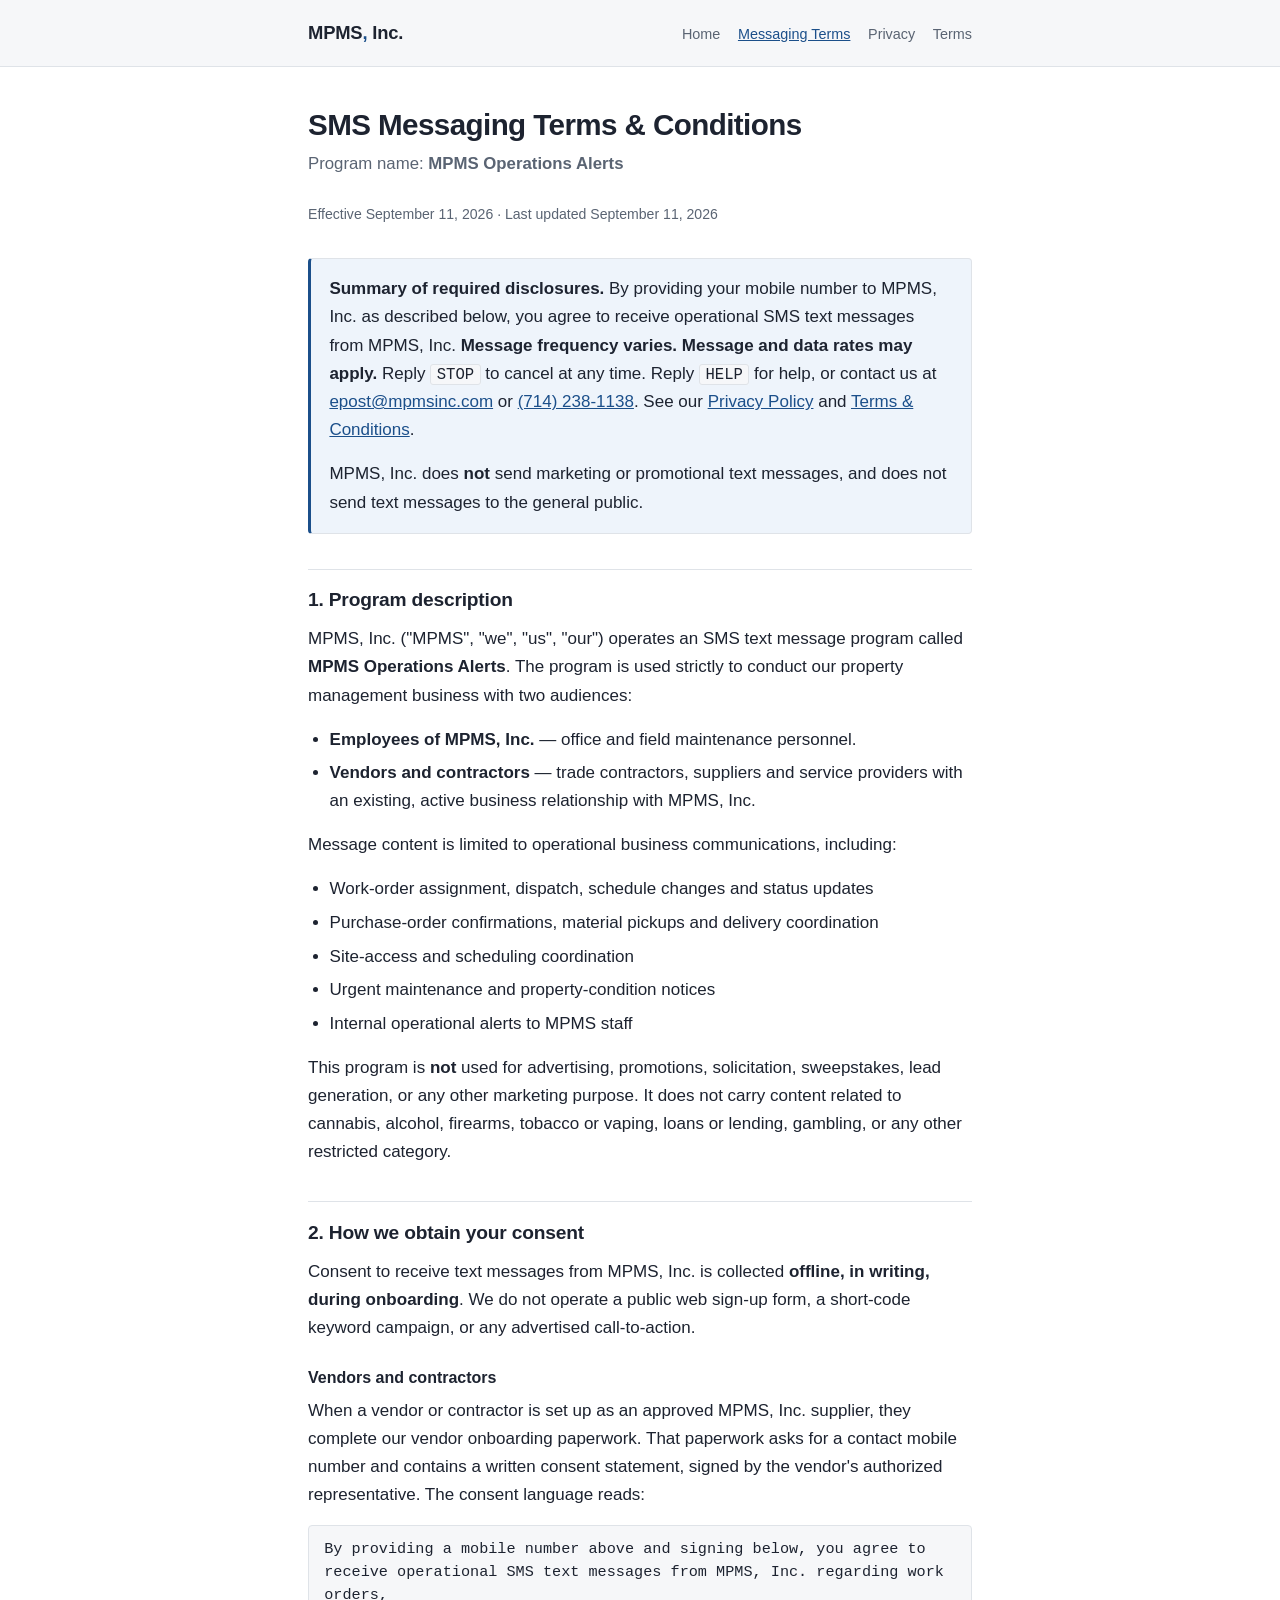
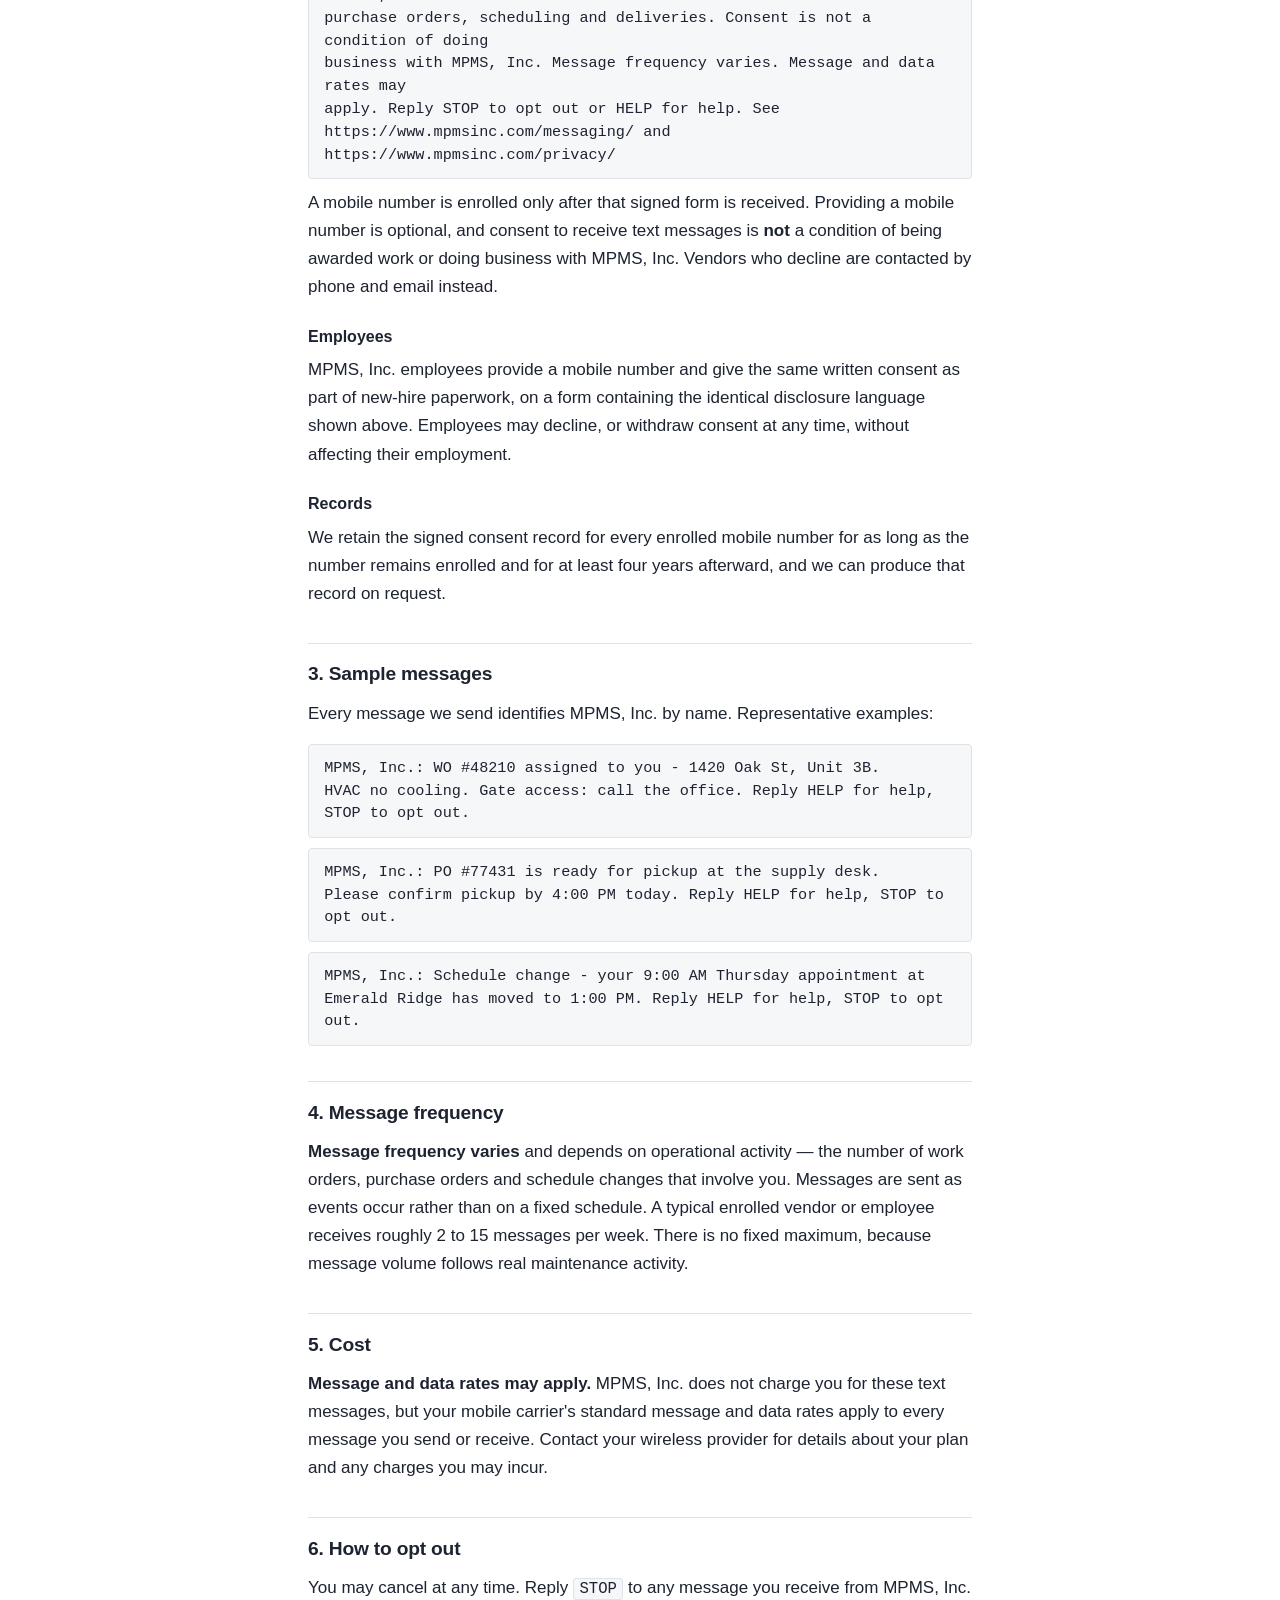
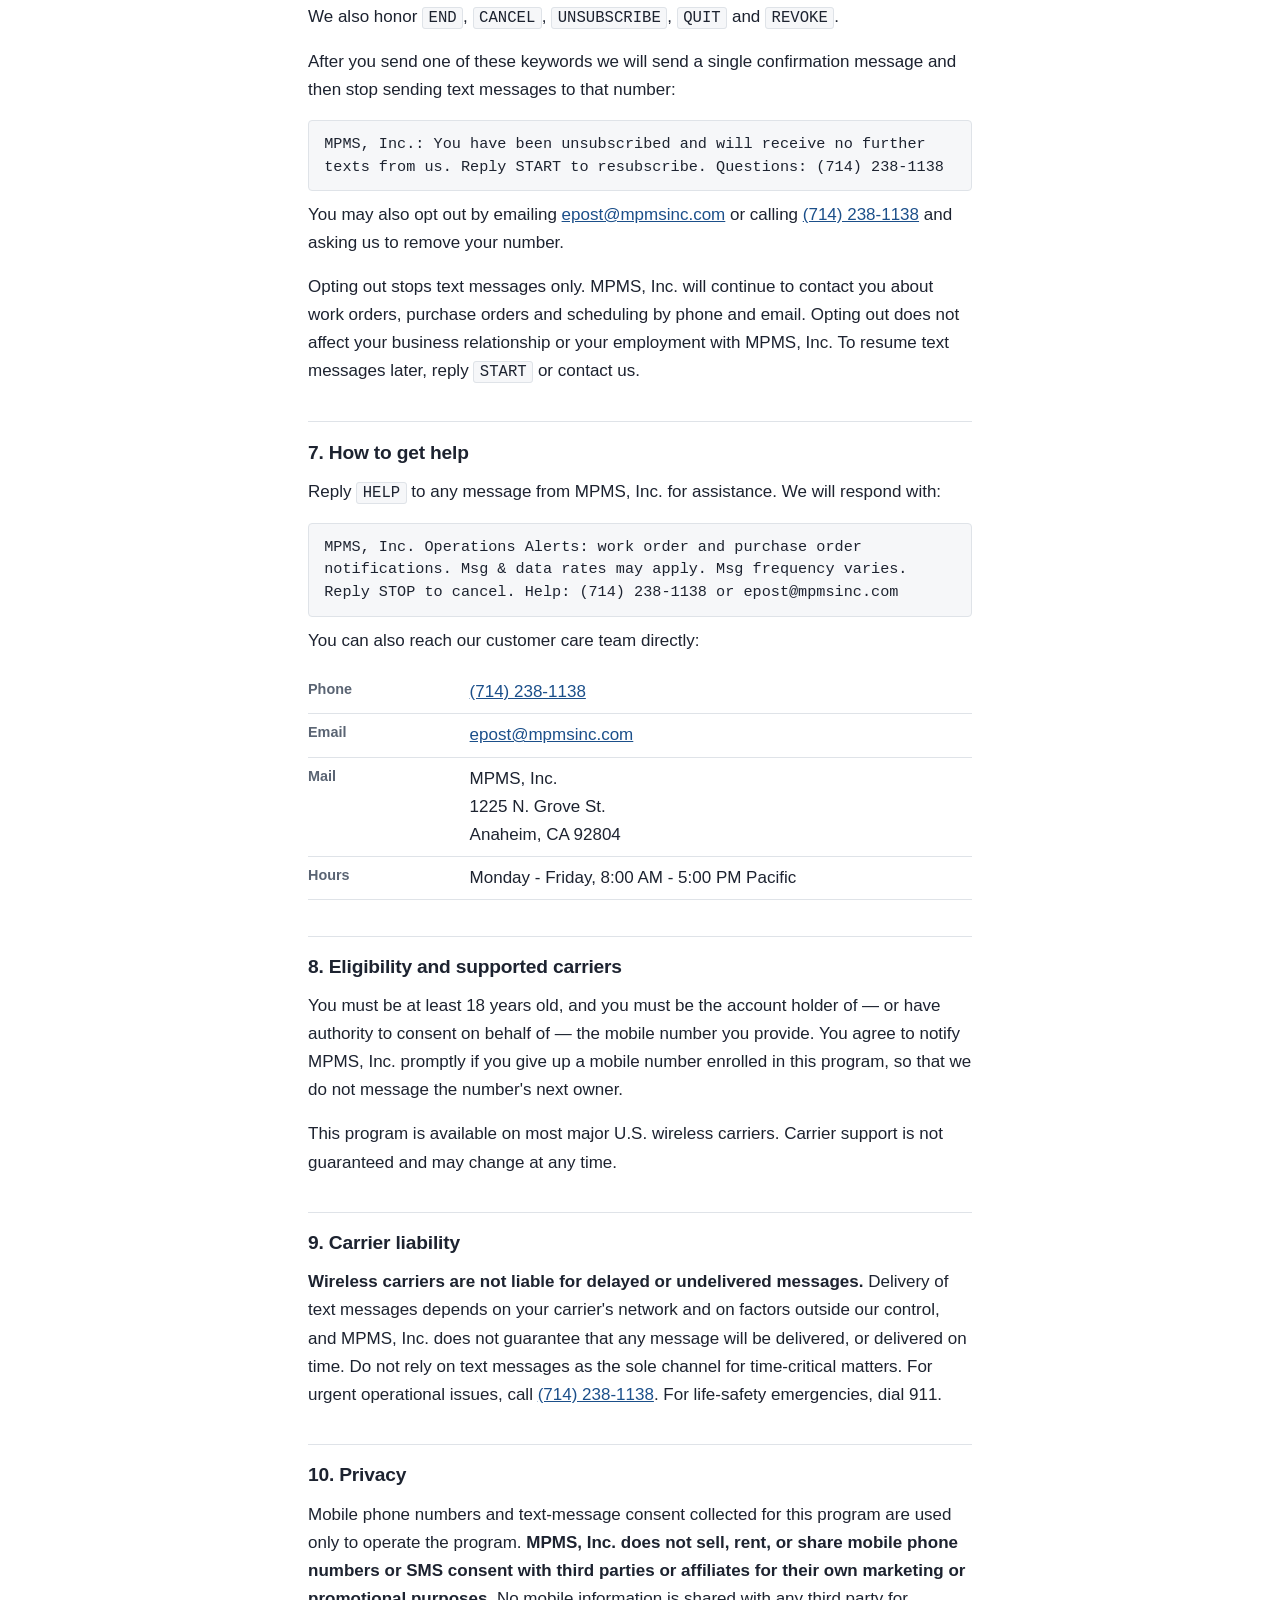
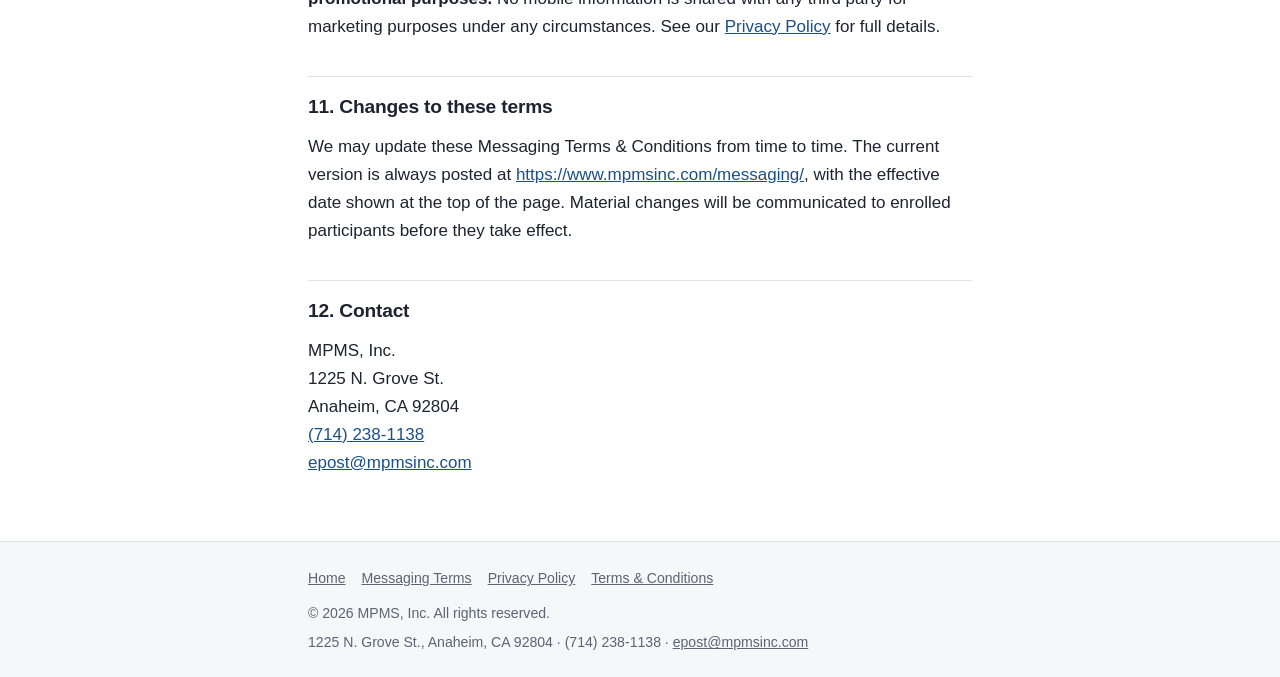
==== messaging/index.html @ 97f3bf21 "MPMS, Inc. corporate site for A2P 10DLC vetting Four static pages for Twilio/TCR brand and campaign " ====
﻿<!DOCTYPE html>
<html lang="en">
<head>
<meta charset="utf-8">
<meta name="viewport" content="width=device-width, initial-scale=1">
<title>SMS Messaging Terms &amp; Conditions — MPMS, Inc.</title>
<meta name="description" content="SMS Messaging Terms and Conditions for the MPMS, Inc. Operations Alerts program: consent, message frequency, opt-out (STOP), help (HELP), and rates.">
<link rel="canonical" href="https://www.mpmsinc.com/messaging/">
<link rel="stylesheet" href="/assets/style.css">
</head>
<body>

<header class="site">
  <div class="wrap">
    <a class="brand" href="/">MPMS<span>,</span> Inc.</a>
    <nav class="site">
      <a href="/">Home</a>
      <a href="/messaging/" aria-current="page">Messaging Terms</a>
      <a href="/privacy/">Privacy</a>
      <a href="/terms/">Terms</a>
    </nav>
  </div>
</header>

<main>
<div class="wrap">

  <h1>SMS Messaging Terms &amp; Conditions</h1>
  <p class="lede">Program name: <strong>MPMS Operations Alerts</strong></p>
  <p class="updated">Effective September 11, 2026 &middot; Last updated September 11, 2026</p>

  <div class="note">
    <p><strong>Summary of required disclosures.</strong> By providing your mobile number to
    MPMS, Inc. as described below, you agree to receive operational SMS text messages from
    MPMS, Inc. <strong>Message frequency varies.</strong> <strong>Message and data rates may
    apply.</strong> Reply <span class="kw">STOP</span> to cancel at any time. Reply
    <span class="kw">HELP</span> for help, or contact us at
    <a href="mailto:epost@mpmsinc.com">epost@mpmsinc.com</a> or <a href="tel:+17142381138">(714) 238-1138</a>.
    See our <a href="/privacy/">Privacy Policy</a> and
    <a href="/terms/">Terms &amp; Conditions</a>.</p>
    <p style="margin-bottom:0">MPMS, Inc. does <strong>not</strong> send marketing or
    promotional text messages, and does not send text messages to the general public.</p>
  </div>

  <h2>1. Program description</h2>
  <p>MPMS, Inc. ("MPMS", "we", "us", "our") operates an SMS text message program called
  <strong>MPMS Operations Alerts</strong>. The program is used strictly to conduct our
  property management business with two audiences:</p>
  <ul>
    <li><strong>Employees of MPMS, Inc.</strong> — office and field maintenance personnel.</li>
    <li><strong>Vendors and contractors</strong> — trade contractors, suppliers and service
        providers with an existing, active business relationship with MPMS, Inc.</li>
  </ul>
  <p>Message content is limited to operational business communications, including:</p>
  <ul>
    <li>Work-order assignment, dispatch, schedule changes and status updates</li>
    <li>Purchase-order confirmations, material pickups and delivery coordination</li>
    <li>Site-access and scheduling coordination</li>
    <li>Urgent maintenance and property-condition notices</li>
    <li>Internal operational alerts to MPMS staff</li>
  </ul>
  <p>This program is <strong>not</strong> used for advertising, promotions, solicitation,
  sweepstakes, lead generation, or any other marketing purpose. It does not carry content
  related to cannabis, alcohol, firearms, tobacco or vaping, loans or lending, gambling, or
  any other restricted category.</p>

  <h2>2. How we obtain your consent</h2>
  <p>Consent to receive text messages from MPMS, Inc. is collected <strong>offline, in
  writing, during onboarding</strong>. We do not operate a public web sign-up form, a
  short-code keyword campaign, or any advertised call-to-action.</p>

  <h3>Vendors and contractors</h3>
  <p>When a vendor or contractor is set up as an approved MPMS, Inc. supplier, they complete
  our vendor onboarding paperwork. That paperwork asks for a contact mobile number and
  contains a written consent statement, signed by the vendor's authorized representative.
  The consent language reads:</p>
  <div class="sample">By providing a mobile number above and signing below, you agree to
receive operational SMS text messages from MPMS, Inc. regarding work orders,
purchase orders, scheduling and deliveries. Consent is not a condition of doing
business with MPMS, Inc. Message frequency varies. Message and data rates may
apply. Reply STOP to opt out or HELP for help. See
https://www.mpmsinc.com/messaging/ and https://www.mpmsinc.com/privacy/</div>
  <p>A mobile number is enrolled only after that signed form is received. Providing a mobile
  number is optional, and consent to receive text messages is <strong>not</strong> a condition
  of being awarded work or doing business with MPMS, Inc. Vendors who decline are contacted
  by phone and email instead.</p>

  <h3>Employees</h3>
  <p>MPMS, Inc. employees provide a mobile number and give the same written consent as part
  of new-hire paperwork, on a form containing the identical disclosure language shown above.
  Employees may decline, or withdraw consent at any time, without affecting their employment.</p>

  <h3>Records</h3>
  <p>We retain the signed consent record for every enrolled mobile number for as long as the
  number remains enrolled and for at least four years afterward, and we can produce that
  record on request.</p>

  <h2>3. Sample messages</h2>
  <p>Every message we send identifies MPMS, Inc. by name. Representative examples:</p>
  <div class="sample">MPMS, Inc.: WO #48210 assigned to you - 1420 Oak St, Unit 3B.
HVAC no cooling. Gate access: call the office. Reply HELP for help,
STOP to opt out.</div>
  <div class="sample">MPMS, Inc.: PO #77431 is ready for pickup at the supply desk.
Please confirm pickup by 4:00 PM today. Reply HELP for help, STOP to opt out.</div>
  <div class="sample">MPMS, Inc.: Schedule change - your 9:00 AM Thursday appointment at
Emerald Ridge has moved to 1:00 PM. Reply HELP for help, STOP to opt out.</div>

  <h2>4. Message frequency</h2>
  <p><strong>Message frequency varies</strong> and depends on operational activity — the
  number of work orders, purchase orders and schedule changes that involve you. Messages are
  sent as events occur rather than on a fixed schedule. A typical enrolled vendor or employee
  receives roughly 2 to 15 messages per week. There is no fixed maximum, because message
  volume follows real maintenance activity.</p>

  <h2>5. Cost</h2>
  <p><strong>Message and data rates may apply.</strong> MPMS, Inc. does not charge you for
  these text messages, but your mobile carrier's standard message and data rates apply to
  every message you send or receive. Contact your wireless provider for details about your
  plan and any charges you may incur.</p>

  <h2>6. How to opt out</h2>
  <p>You may cancel at any time. Reply <span class="kw">STOP</span> to any message you receive
  from MPMS, Inc. We also honor <span class="kw">END</span>, <span class="kw">CANCEL</span>,
  <span class="kw">UNSUBSCRIBE</span>, <span class="kw">QUIT</span> and
  <span class="kw">REVOKE</span>.</p>
  <p>After you send one of these keywords we will send a single confirmation message and then
  stop sending text messages to that number:</p>
  <div class="sample">MPMS, Inc.: You have been unsubscribed and will receive no further
texts from us. Reply START to resubscribe. Questions: (714) 238-1138</div>
  <p>You may also opt out by emailing <a href="mailto:epost@mpmsinc.com">epost@mpmsinc.com</a> or calling
  <a href="tel:+17142381138">(714) 238-1138</a> and asking us to remove your number.</p>
  <p>Opting out stops text messages only. MPMS, Inc. will continue to contact you about work
  orders, purchase orders and scheduling by phone and email. Opting out does not affect your
  business relationship or your employment with MPMS, Inc. To resume text messages later,
  reply <span class="kw">START</span> or contact us.</p>

  <h2>7. How to get help</h2>
  <p>Reply <span class="kw">HELP</span> to any message from MPMS, Inc. for assistance. We
  will respond with:</p>
  <div class="sample">MPMS, Inc. Operations Alerts: work order and purchase order
notifications. Msg &amp; data rates may apply. Msg frequency varies.
Reply STOP to cancel. Help: (714) 238-1138 or epost@mpmsinc.com</div>
  <p>You can also reach our customer care team directly:</p>
  <ul class="facts">
    <li><b>Phone</b><span><a href="tel:+17142381138">(714) 238-1138</a></span></li>
    <li><b>Email</b><span><a href="mailto:epost@mpmsinc.com">epost@mpmsinc.com</a></span></li>
    <li><b>Mail</b><span>MPMS, Inc.<br>1225 N. Grove St.<br>Anaheim, CA 92804</span></li>
    <li><b>Hours</b><span>Monday - Friday, 8:00 AM - 5:00 PM Pacific</span></li>
  </ul>

  <h2>8. Eligibility and supported carriers</h2>
  <p>You must be at least 18 years old, and you must be the account holder of — or have
  authority to consent on behalf of — the mobile number you provide. You agree to notify
  MPMS, Inc. promptly if you give up a mobile number enrolled in this program, so that we do
  not message the number's next owner.</p>
  <p>This program is available on most major U.S. wireless carriers. Carrier support is not
  guaranteed and may change at any time.</p>

  <h2>9. Carrier liability</h2>
  <p><strong>Wireless carriers are not liable for delayed or undelivered messages.</strong>
  Delivery of text messages depends on your carrier's network and on factors outside our
  control, and MPMS, Inc. does not guarantee that any message will be delivered, or delivered
  on time. Do not rely on text messages as the sole channel for time-critical matters. For
  urgent operational issues, call <a href="tel:+17142381138">(714) 238-1138</a>. For life-safety
  emergencies, dial 911.</p>

  <h2>10. Privacy</h2>
  <p>Mobile phone numbers and text-message consent collected for this program are used only to
  operate the program. <strong>MPMS, Inc. does not sell, rent, or share mobile phone numbers
  or SMS consent with third parties or affiliates for their own marketing or promotional
  purposes.</strong> No mobile information is shared with any third party for marketing
  purposes under any circumstances. See our <a href="/privacy/">Privacy Policy</a> for full
  details.</p>

  <h2>11. Changes to these terms</h2>
  <p>We may update these Messaging Terms &amp; Conditions from time to time. The current
  version is always posted at
  <a href="https://www.mpmsinc.com/messaging/">https://www.mpmsinc.com/messaging/</a>, with
  the effective date shown at the top of the page. Material changes will be communicated to
  enrolled participants before they take effect.</p>

  <h2>12. Contact</h2>
  <p>MPMS, Inc.<br>
  1225 N. Grove St.<br>
  Anaheim, CA 92804<br>
  <a href="tel:+17142381138">(714) 238-1138</a><br>
  <a href="mailto:epost@mpmsinc.com">epost@mpmsinc.com</a></p>

</div>
</main>

<footer class="site">
  <div class="wrap">
    <div class="footlinks">
      <a href="/">Home</a>
      <a href="/messaging/">Messaging Terms</a>
      <a href="/privacy/">Privacy Policy</a>
      <a href="/terms/">Terms &amp; Conditions</a>
    </div>
    <p>&copy; 2026 MPMS, Inc. All rights reserved.</p>
    <p>1225 N. Grove St., Anaheim, CA 92804 &middot; (714) 238-1138 &middot;
       <a href="mailto:epost@mpmsinc.com">epost@mpmsinc.com</a></p>
  </div>
</footer>

</body>
</html>
---- assets/style.css ----
/* MPMS, Inc. — www.mpmsinc.com
   Single stylesheet, no build step, no external dependencies. */

:root {
  --bg:        #ffffff;
  --bg-alt:    #f6f7f9;
  --bg-note:   #eef4fb;
  --border:    #dfe3e8;
  --text:      #1d2330;
  --text-mute: #5a6473;
  --accent:    #1b4f8a;
  --accent-dk: #123761;
  --maxw:      44rem;
}

@media (prefers-color-scheme: dark) {
  :root {
    --bg:        #14181f;
    --bg-alt:    #1b2029;
    --bg-note:   #1a2430;
    --border:    #2c333f;
    --text:      #e6e9ee;
    --text-mute: #a3acba;
    --accent:    #6aa9e8;
    --accent-dk: #9cc7f2;
  }
}

* { box-sizing: border-box; }

html { -webkit-text-size-adjust: 100%; }

body {
  margin: 0;
  background: var(--bg);
  color: var(--text);
  font-family: -apple-system, BlinkMacSystemFont, "Segoe UI", Roboto,
               "Helvetica Neue", Arial, sans-serif;
  font-size: 17px;
  line-height: 1.65;
}

.wrap {
  max-width: var(--maxw);
  margin: 0 auto;
  padding: 0 1.25rem;
}

/* ---------- header ---------- */

header.site {
  border-bottom: 1px solid var(--border);
  background: var(--bg-alt);
}

header.site .wrap {
  display: flex;
  flex-wrap: wrap;
  align-items: baseline;
  gap: 0.5rem 1.5rem;
  padding-top: 1.1rem;
  padding-bottom: 1.1rem;
}

.brand {
  font-size: 1.15rem;
  font-weight: 700;
  letter-spacing: -0.01em;
  color: var(--text);
  text-decoration: none;
  white-space: nowrap;
}

.brand span { color: var(--accent); }

nav.site {
  margin-left: auto;
  display: flex;
  flex-wrap: wrap;
  gap: 1.1rem;
  font-size: 0.9rem;
}

nav.site a {
  color: var(--text-mute);
  text-decoration: none;
}

nav.site a:hover,
nav.site a[aria-current="page"] {
  color: var(--accent);
  text-decoration: underline;
}

/* ---------- content ---------- */

main { padding: 2.5rem 0 3rem; }

h1 {
  font-size: 1.85rem;
  line-height: 1.25;
  letter-spacing: -0.02em;
  margin: 0 0 0.4rem;
}

h2 {
  font-size: 1.2rem;
  letter-spacing: -0.01em;
  margin: 2.2rem 0 0.6rem;
  padding-top: 0.9rem;
  border-top: 1px solid var(--border);
}

h3 {
  font-size: 1rem;
  margin: 1.4rem 0 0.4rem;
}

h1 + .lede {
  color: var(--text-mute);
  font-size: 1.05rem;
  margin: 0 0 1.6rem;
}

p, ul, ol { margin: 0 0 1rem; }

ul, ol { padding-left: 1.35rem; }

li { margin-bottom: 0.35rem; }

a { color: var(--accent); }

a:hover { color: var(--accent-dk); }

strong { font-weight: 650; }

code, .kw {
  font-family: ui-monospace, SFMono-Regular, "SF Mono", Menlo, Consolas, monospace;
  font-size: 0.92em;
  background: var(--bg-alt);
  border: 1px solid var(--border);
  border-radius: 3px;
  padding: 0.05em 0.35em;
}

.updated {
  font-size: 0.88rem;
  color: var(--text-mute);
  margin: 0 0 2rem;
}

/* callout box — used for the required SMS disclosures */
.note {
  background: var(--bg-note);
  border: 1px solid var(--border);
  border-left: 3px solid var(--accent);
  border-radius: 4px;
  padding: 1rem 1.15rem;
  margin: 0 0 1.4rem;
}

.note > :last-child { margin-bottom: 0; }

.note h3 { margin-top: 0; }

/* sample message bubbles */
.sample {
  background: var(--bg-alt);
  border: 1px solid var(--border);
  border-radius: 4px;
  padding: 0.75rem 0.95rem;
  margin: 0 0 0.6rem;
  font-size: 0.95rem;
  font-family: ui-monospace, SFMono-Regular, "SF Mono", Menlo, Consolas, monospace;
  line-height: 1.5;
  white-space: pre-wrap;
  overflow-wrap: anywhere;
}

/* definition-style contact block */
.facts {
  margin: 0 0 1.4rem;
  padding: 0;
  list-style: none;
}

.facts li {
  display: flex;
  flex-wrap: wrap;
  gap: 0.15rem 0.6rem;
  padding: 0.45rem 0;
  border-bottom: 1px solid var(--border);
  margin: 0;
}

.facts b {
  flex: 0 0 9.5rem;
  font-weight: 600;
  color: var(--text-mute);
  font-size: 0.9rem;
}

.facts span { flex: 1 1 14rem; }

/* ---------- footer ---------- */

footer.site {
  border-top: 1px solid var(--border);
  background: var(--bg-alt);
  padding: 1.6rem 0;
  font-size: 0.88rem;
  color: var(--text-mute);
}

footer.site p { margin: 0 0 0.4rem; }

footer.site p:last-child { margin-bottom: 0; }

footer.site a { color: var(--text-mute); }

footer.site a:hover { color: var(--accent); }

.footlinks {
  display: flex;
  flex-wrap: wrap;
  gap: 0.4rem 1rem;
  margin-bottom: 0.7rem;
}

/* ---------- small screens ---------- */

@media (max-width: 33rem) {
  body { font-size: 16px; }
  h1 { font-size: 1.55rem; }
  header.site .wrap { padding-top: 0.9rem; padding-bottom: 0.9rem; }
  nav.site { margin-left: 0; width: 100%; gap: 0.9rem; }
  .facts b { flex-basis: 100%; }
}
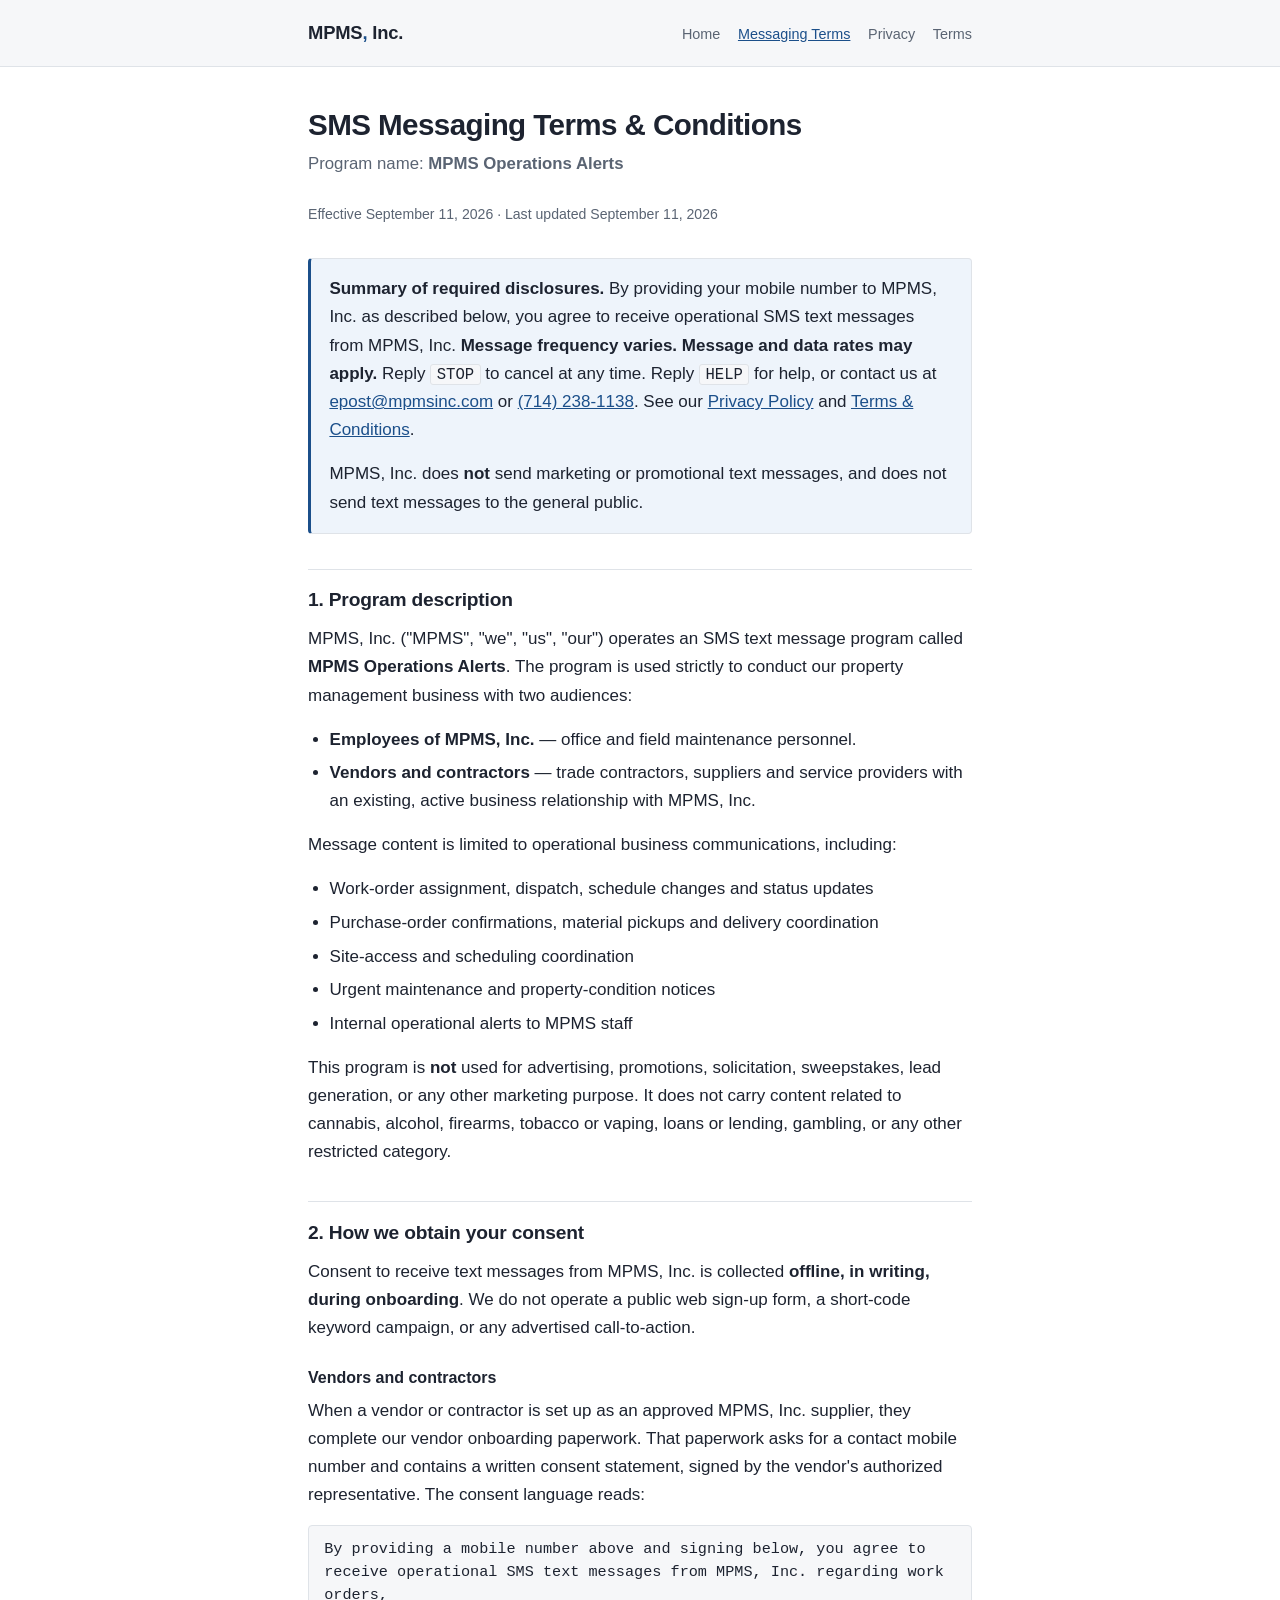
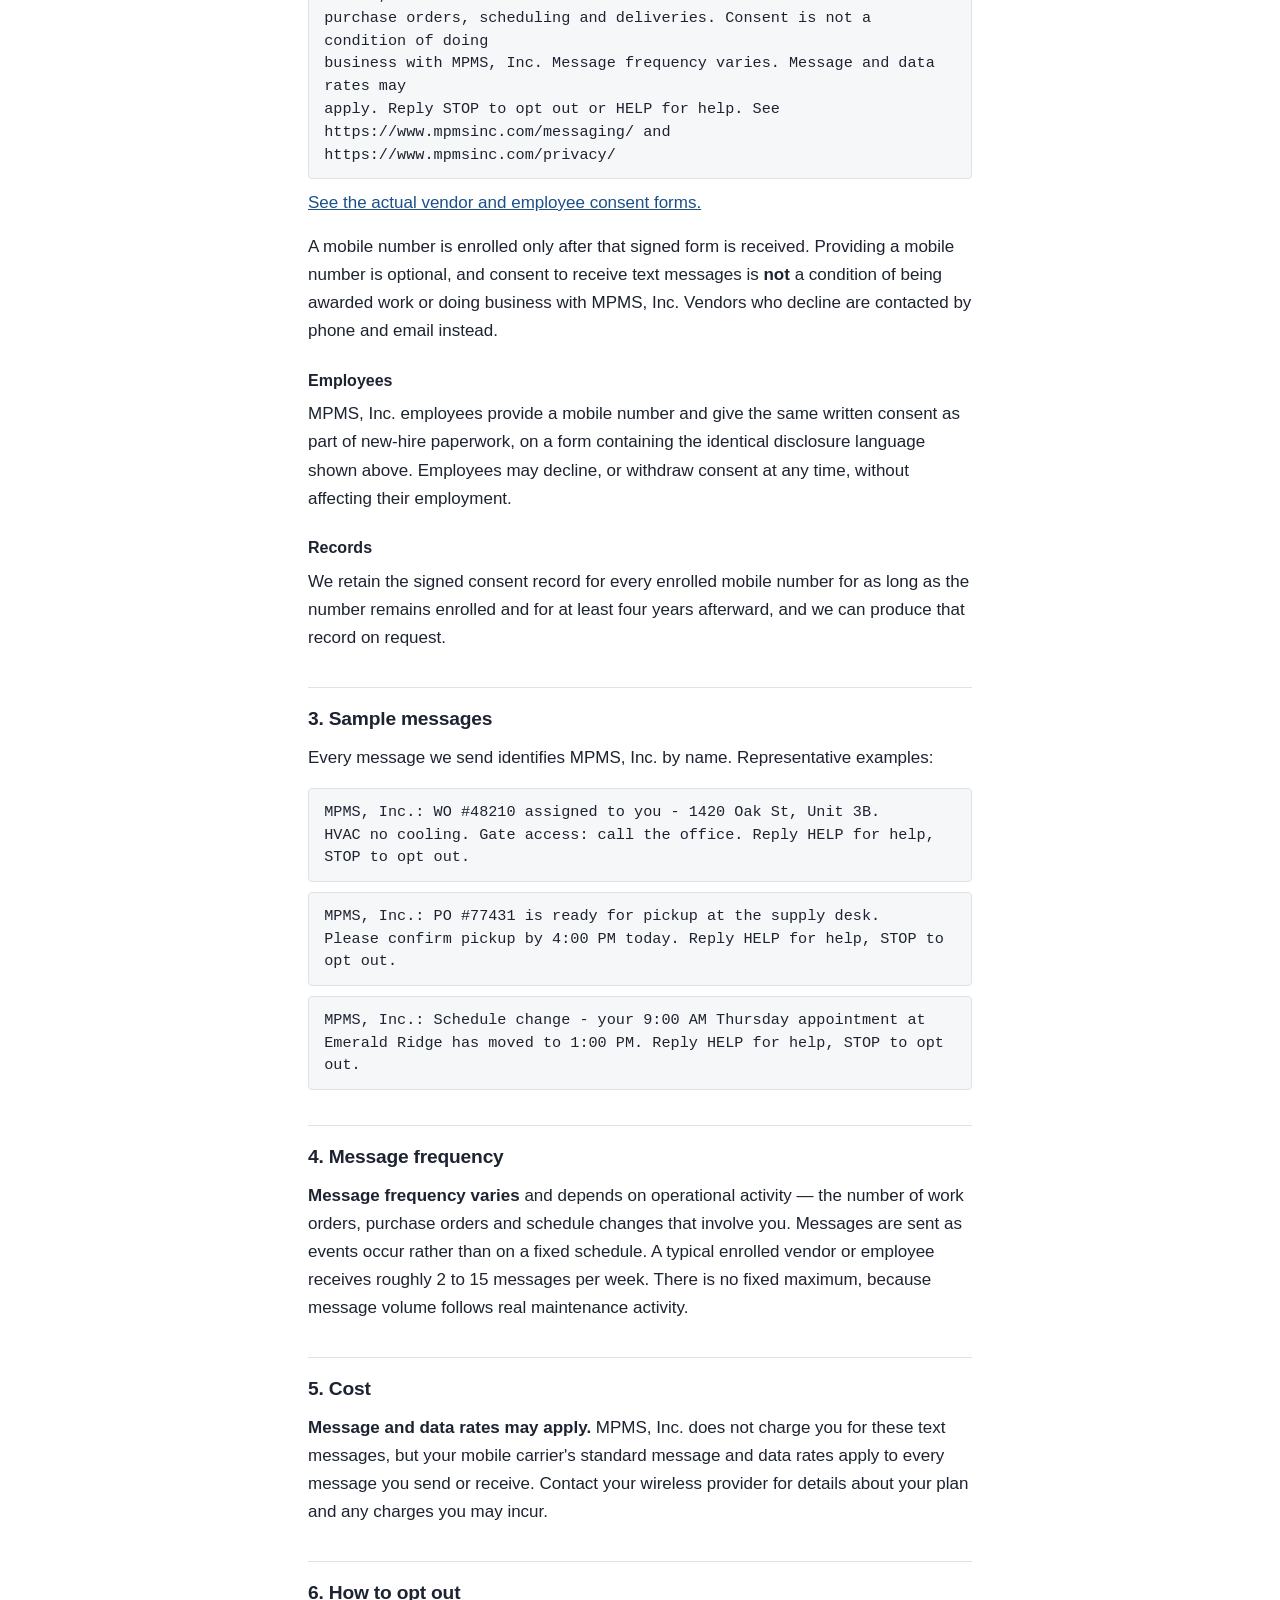
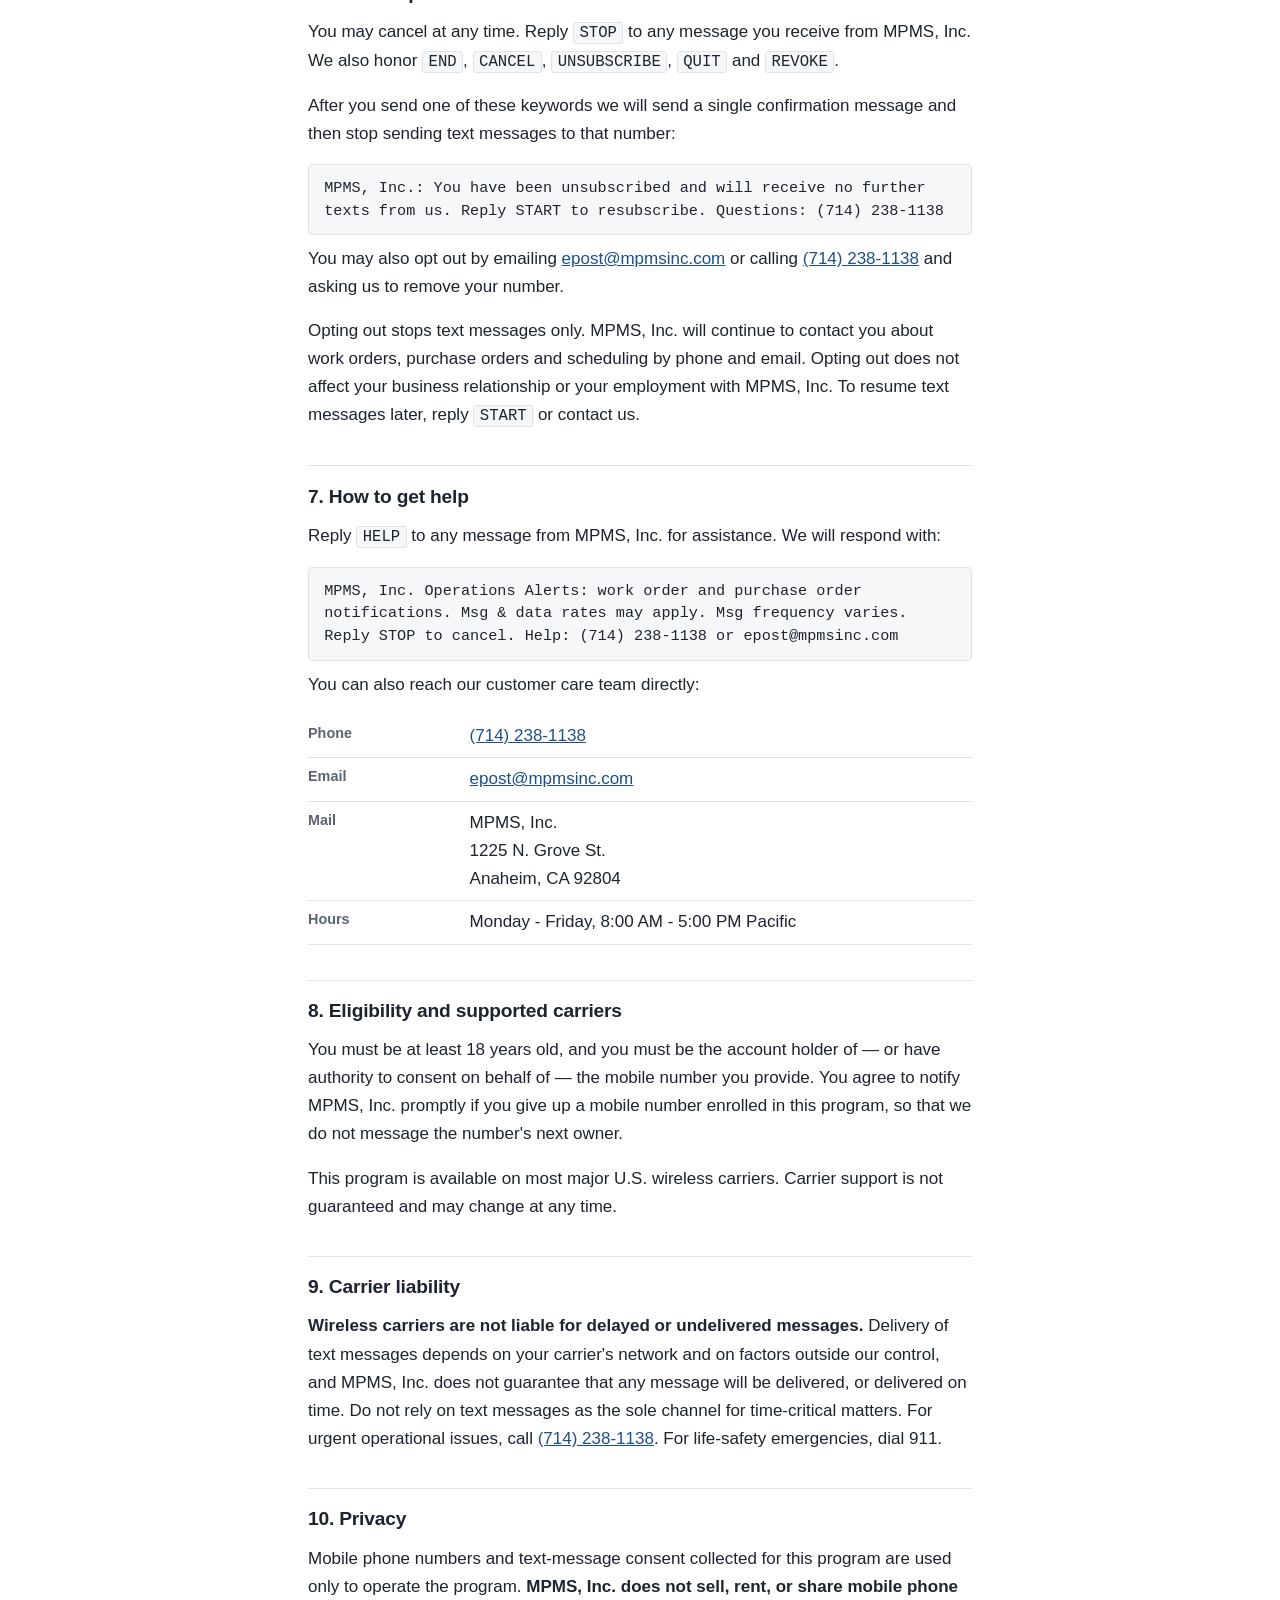
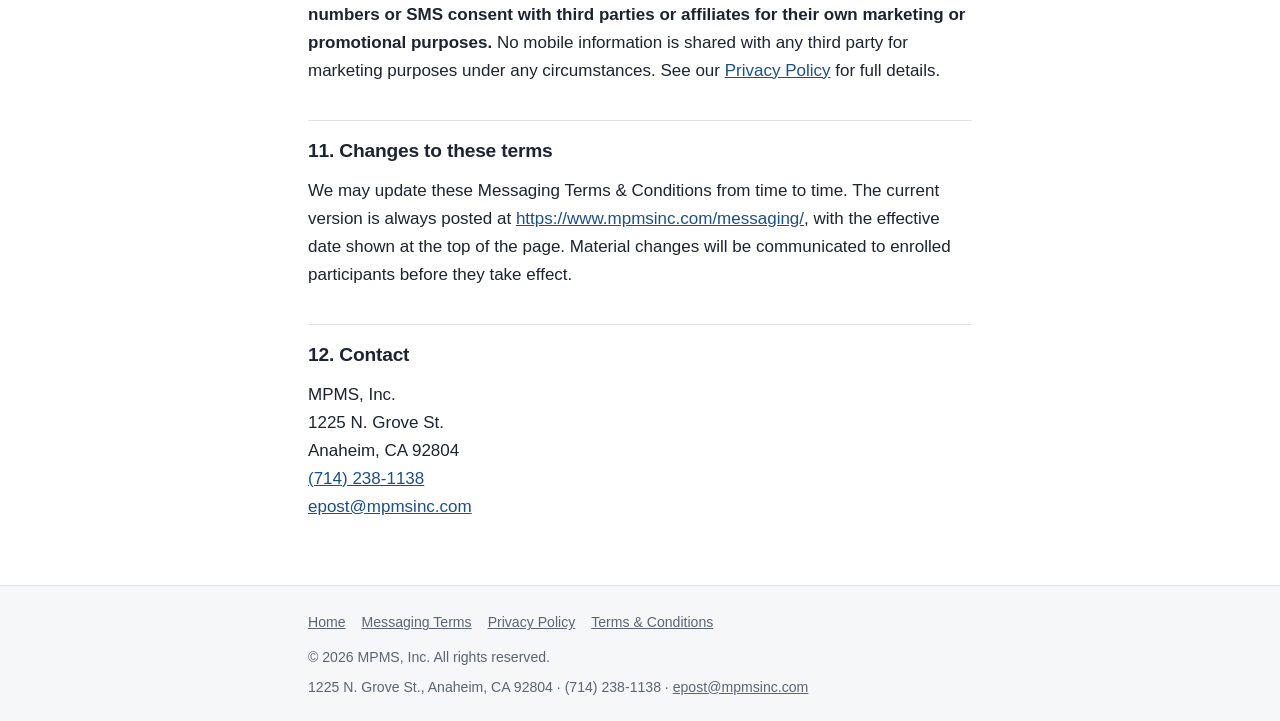
==== commit a71fc5f8: "Publish the paper consent forms at /consent-forms/ TCR asks for a publicly accessible image of the p" ====
--- a/messaging/index.html
+++ b/messaging/index.html
@@ -10,10 +10,12 @@
 </head>
 <body>
 
+<a class="skip" href="#main">Skip to main content</a>
+
 <header class="site">
   <div class="wrap">
     <a class="brand" href="/">MPMS<span>,</span> Inc.</a>
-    <nav class="site">
+    <nav class="site" aria-label="Main">
       <a href="/">Home</a>
       <a href="/messaging/" aria-current="page">Messaging Terms</a>
       <a href="/privacy/">Privacy</a>
@@ -22,7 +24,7 @@
   </div>
 </header>
 
-<main>
+<main id="main" tabindex="-1">
 <div class="wrap">
 
   <h1>SMS Messaging Terms &amp; Conditions</h1>
@@ -80,6 +82,8 @@
 business with MPMS, Inc. Message frequency varies. Message and data rates may
 apply. Reply STOP to opt out or HELP for help. See
 https://www.mpmsinc.com/messaging/ and https://www.mpmsinc.com/privacy/</div>
+  <p><a href="/consent-forms/">See the actual vendor and employee consent forms.</a></p>
+
   <p>A mobile number is enrolled only after that signed form is received. Providing a mobile
   number is optional, and consent to receive text messages is <strong>not</strong> a condition
   of being awarded work or doing business with MPMS, Inc. Vendors who decline are contacted
@@ -141,12 +145,12 @@
 notifications. Msg &amp; data rates may apply. Msg frequency varies.
 Reply STOP to cancel. Help: (714) 238-1138 or epost@mpmsinc.com</div>
   <p>You can also reach our customer care team directly:</p>
-  <ul class="facts">
-    <li><b>Phone</b><span><a href="tel:+17142381138">(714) 238-1138</a></span></li>
-    <li><b>Email</b><span><a href="mailto:epost@mpmsinc.com">epost@mpmsinc.com</a></span></li>
-    <li><b>Mail</b><span>MPMS, Inc.<br>1225 N. Grove St.<br>Anaheim, CA 92804</span></li>
-    <li><b>Hours</b><span>Monday - Friday, 8:00 AM - 5:00 PM Pacific</span></li>
-  </ul>
+  <dl class="facts">
+    <div><dt>Phone</dt><dd><a href="tel:+17142381138">(714) 238-1138</a></dd></div>
+    <div><dt>Email</dt><dd><a href="mailto:epost@mpmsinc.com">epost@mpmsinc.com</a></dd></div>
+    <div><dt>Mail</dt><dd>MPMS, Inc.<br>1225 N. Grove St.<br>Anaheim, CA 92804</dd></div>
+    <div><dt>Hours</dt><dd>Monday - Friday, 8:00 AM - 5:00 PM Pacific</dd></div>
+  </dl>
 
   <h2>8. Eligibility and supported carriers</h2>
   <p>You must be at least 18 years old, and you must be the account holder of — or have
@@ -191,12 +195,12 @@
 
 <footer class="site">
   <div class="wrap">
-    <div class="footlinks">
+    <nav class="footlinks" aria-label="Footer">
       <a href="/">Home</a>
       <a href="/messaging/">Messaging Terms</a>
       <a href="/privacy/">Privacy Policy</a>
       <a href="/terms/">Terms &amp; Conditions</a>
-    </div>
+    </nav>
     <p>&copy; 2026 MPMS, Inc. All rights reserved.</p>
     <p>1225 N. Grove St., Anaheim, CA 92804 &middot; (714) 238-1138 &middot;
        <a href="mailto:epost@mpmsinc.com">epost@mpmsinc.com</a></p>
--- a/assets/style.css
+++ b/assets/style.css
@@ -28,6 +28,41 @@
 
 * { box-sizing: border-box; }
 
+/* ---------- accessibility ---------- */
+
+/* WCAG 2.4.1 Bypass Blocks: let keyboard and screen-reader users jump past the
+   nav that repeats on every page. Off-screen until focused, then visible. */
+.skip {
+  position: absolute;
+  left: -9999px;
+  top: 0;
+  z-index: 100;
+  padding: 0.7rem 1.1rem;
+  background: var(--bg);
+  color: var(--accent);
+  border: 2px solid var(--accent);
+  border-radius: 0 0 4px 0;
+  font-weight: 600;
+  text-decoration: none;
+}
+
+.skip:focus {
+  left: 0;
+}
+
+/* WCAG 2.4.7 Focus Visible. The UA default is easy to lose against these
+   backgrounds, so state it explicitly and keep an offset so the ring is not
+   swallowed by an adjacent border. */
+a:focus-visible,
+[tabindex]:focus-visible {
+  outline: 3px solid var(--accent);
+  outline-offset: 2px;
+  border-radius: 2px;
+}
+
+/* The skip target should not draw a ring simply because it was jumped to. */
+main:focus { outline: none; }
+
 html { -webkit-text-size-adjust: 100%; }
 
 body {
@@ -161,7 +196,13 @@
 
 .note > :last-child { margin-bottom: 0; }
 
-.note h3 { margin-top: 0; }
+.note h2,
+.note h3 {
+  margin-top: 0;
+  padding-top: 0;
+  border-top: none;
+  font-size: 1rem;
+}
 
 /* sample message bubbles */
 .sample {
@@ -177,30 +218,33 @@
   overflow-wrap: anywhere;
 }
 
-/* definition-style contact block */
+/* Contact block: a description list, so the label/value pairing is exposed to
+   assistive tech rather than being a purely visual arrangement. */
 .facts {
   margin: 0 0 1.4rem;
   padding: 0;
-  list-style: none;
-}
-
-.facts li {
+}
+
+.facts > div {
   display: flex;
   flex-wrap: wrap;
   gap: 0.15rem 0.6rem;
   padding: 0.45rem 0;
   border-bottom: 1px solid var(--border);
+}
+
+.facts dt {
+  flex: 0 0 9.5rem;
   margin: 0;
-}
-
-.facts b {
-  flex: 0 0 9.5rem;
   font-weight: 600;
   color: var(--text-mute);
   font-size: 0.9rem;
 }
 
-.facts span { flex: 1 1 14rem; }
+.facts dd {
+  flex: 1 1 14rem;
+  margin: 0;
+}
 
 /* ---------- footer ---------- */
 
@@ -234,5 +278,5 @@
   h1 { font-size: 1.55rem; }
   header.site .wrap { padding-top: 0.9rem; padding-bottom: 0.9rem; }
   nav.site { margin-left: 0; width: 100%; gap: 0.9rem; }
-  .facts b { flex-basis: 100%; }
-}
+  .facts dt { flex-basis: 100%; }
+}
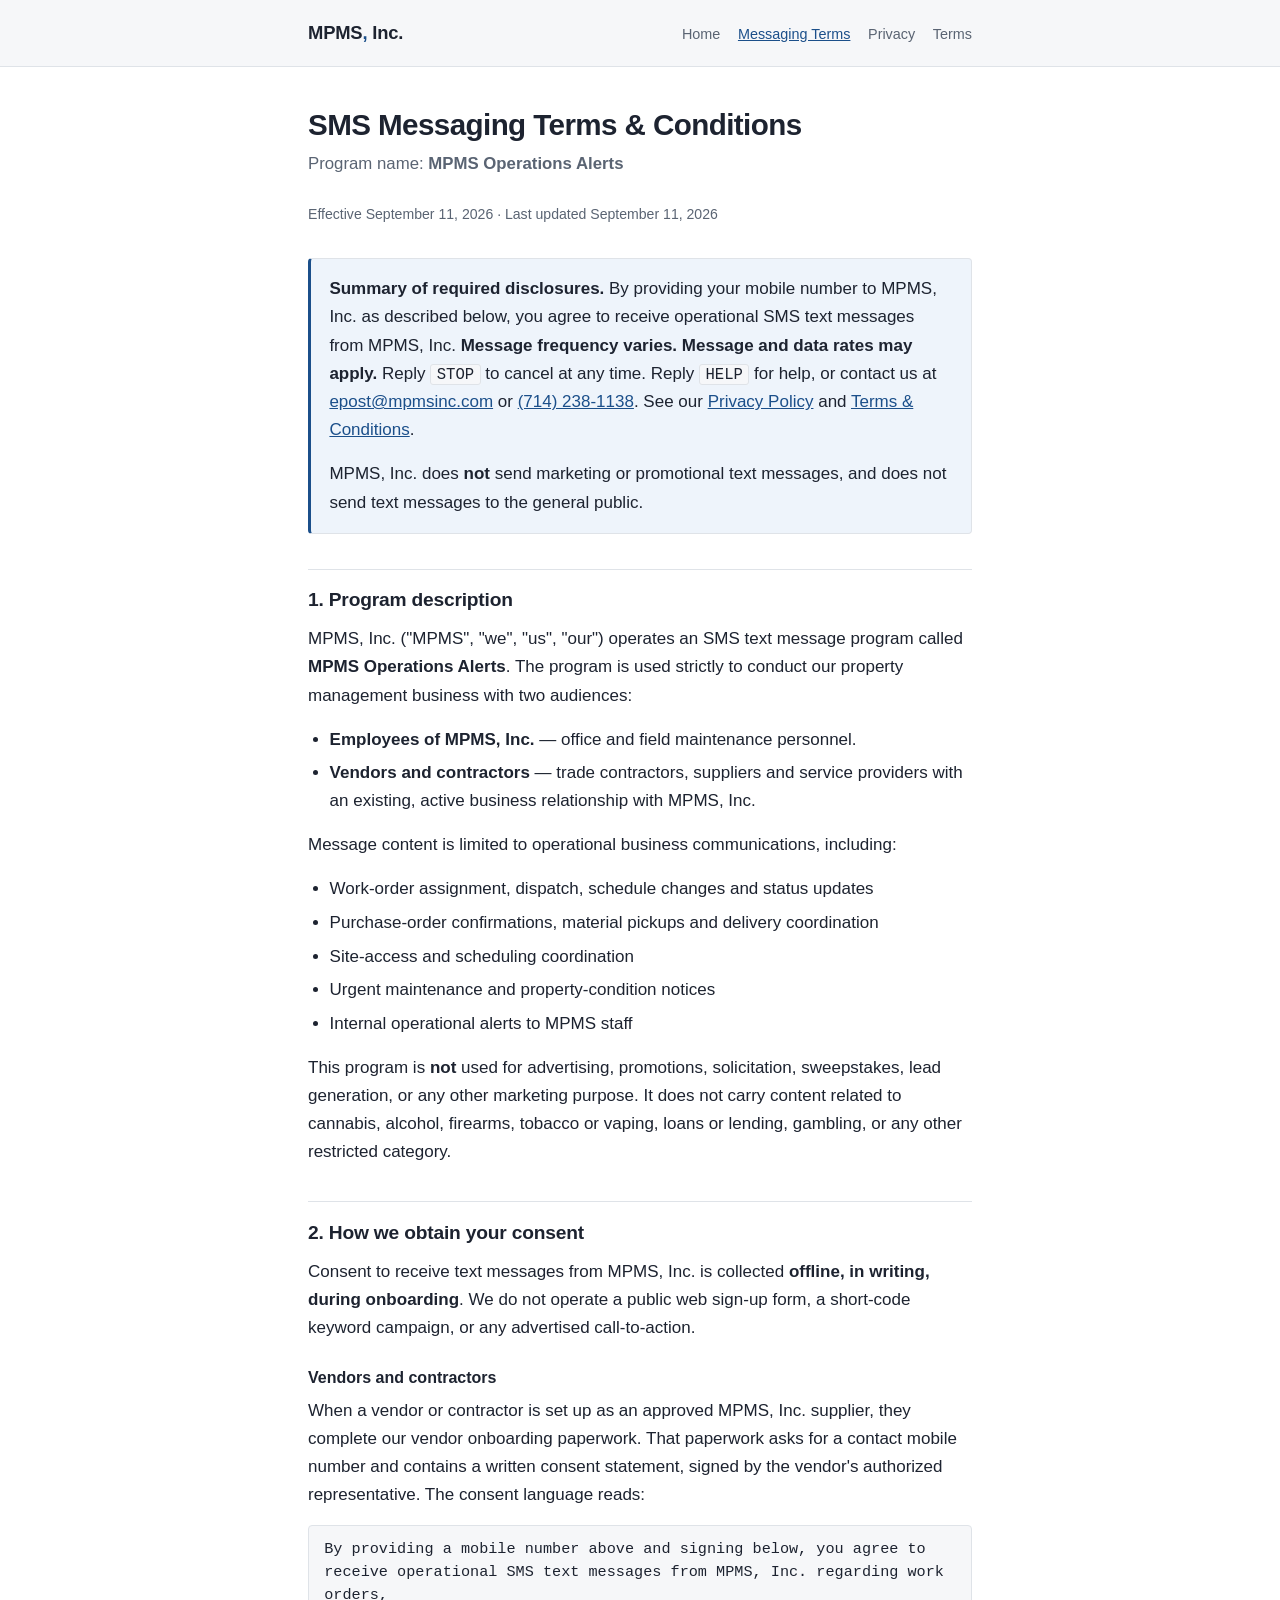
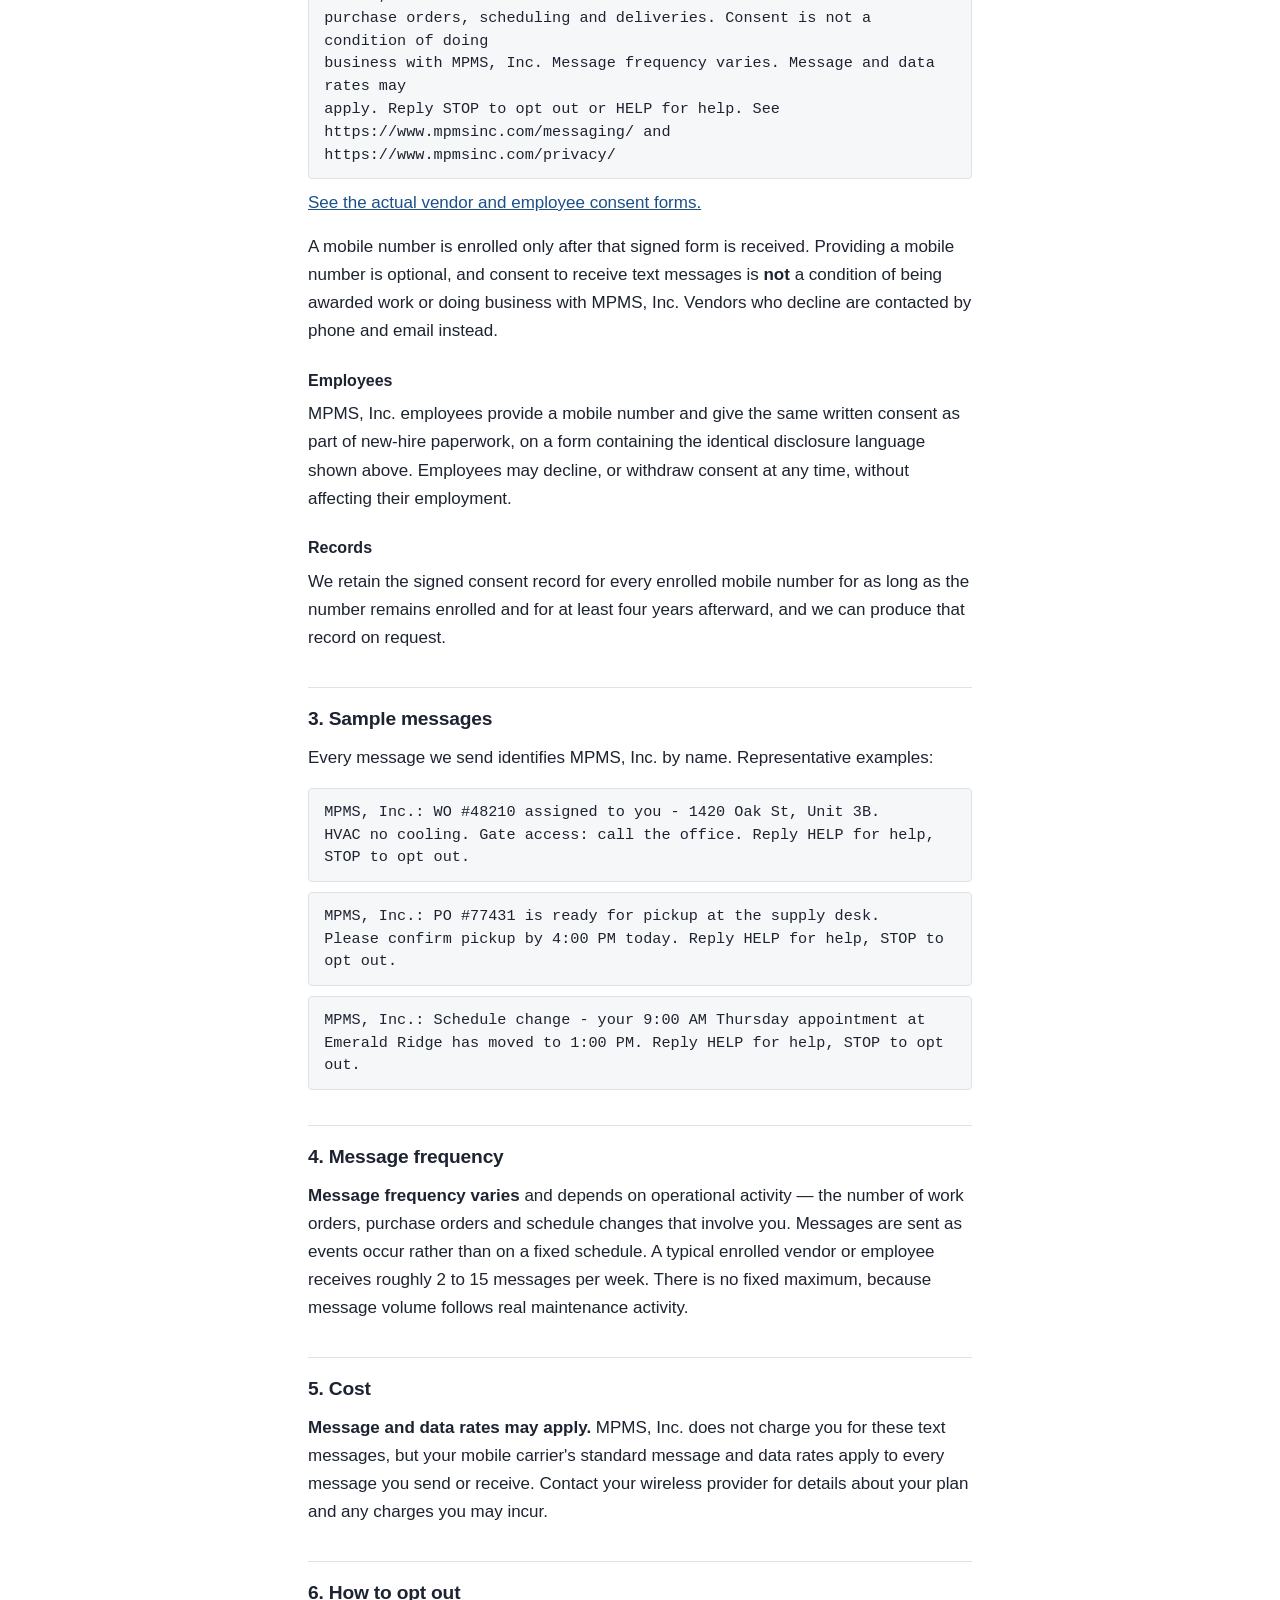
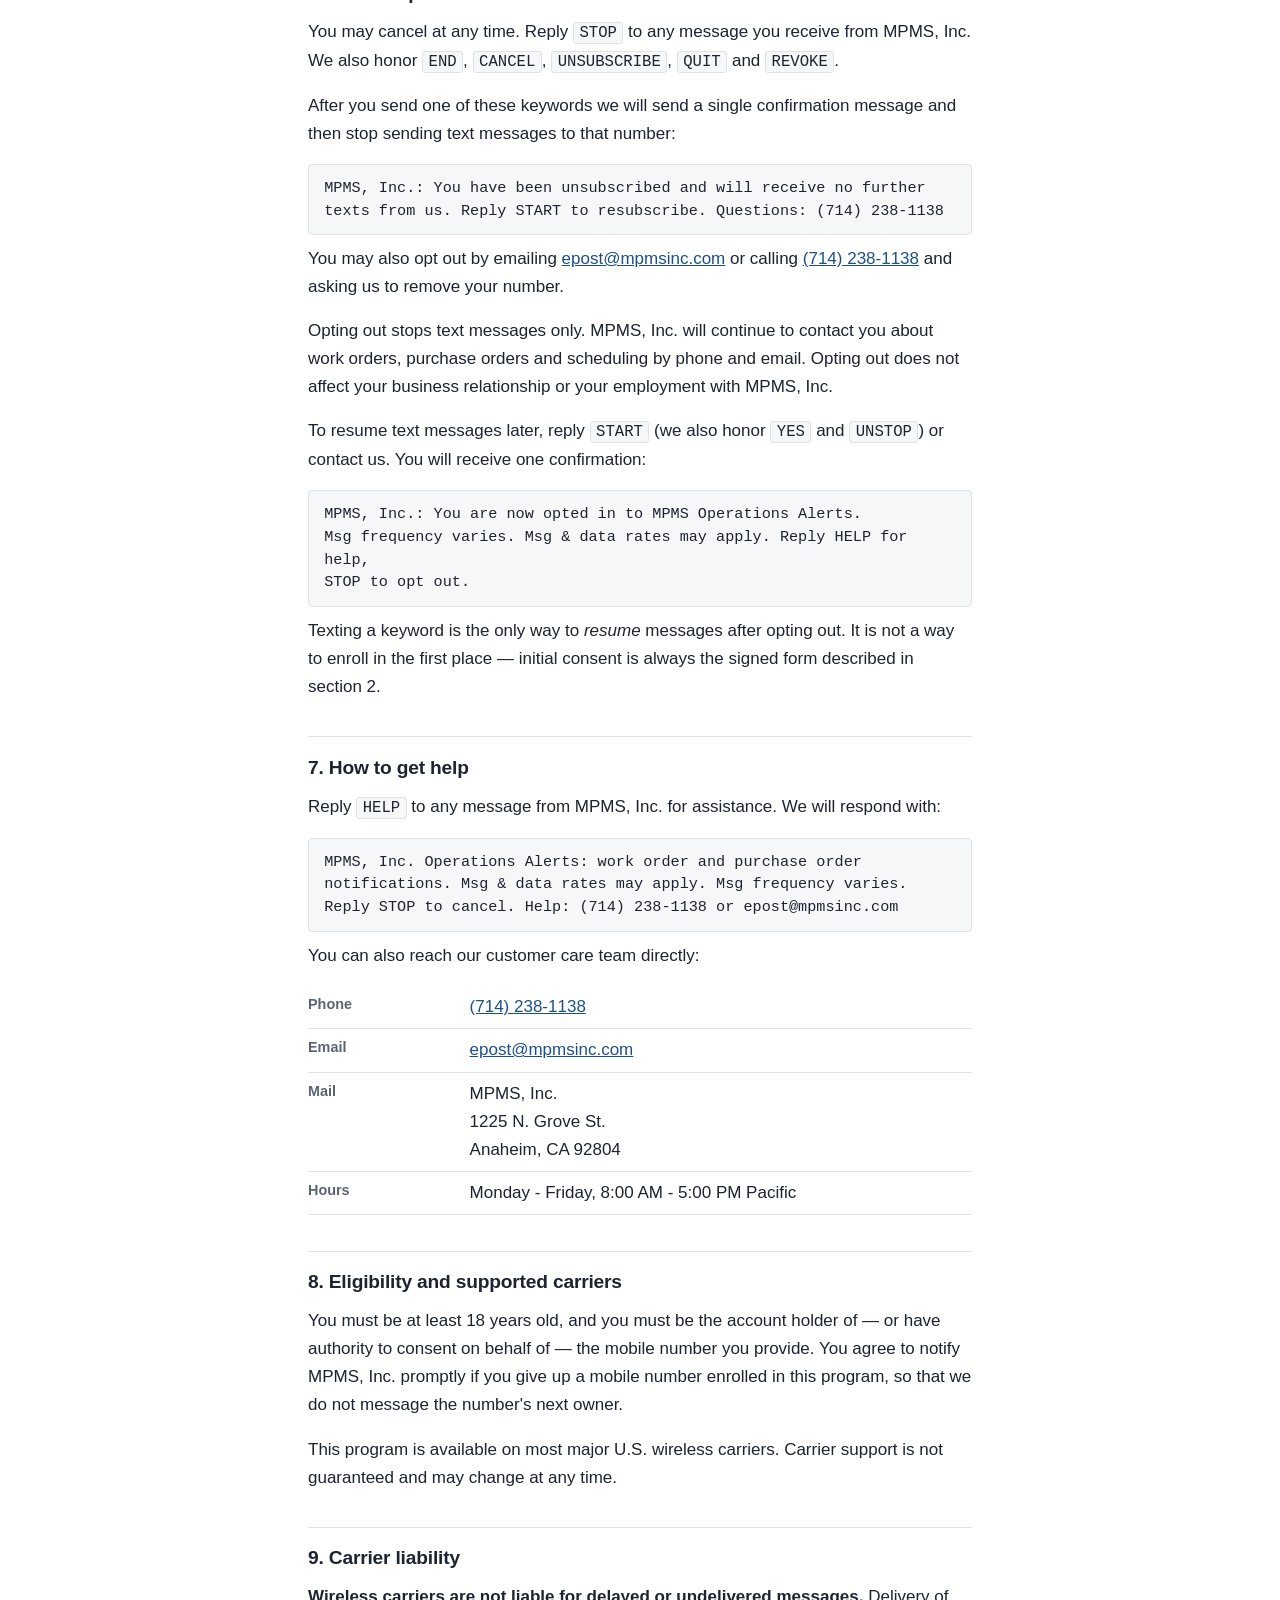
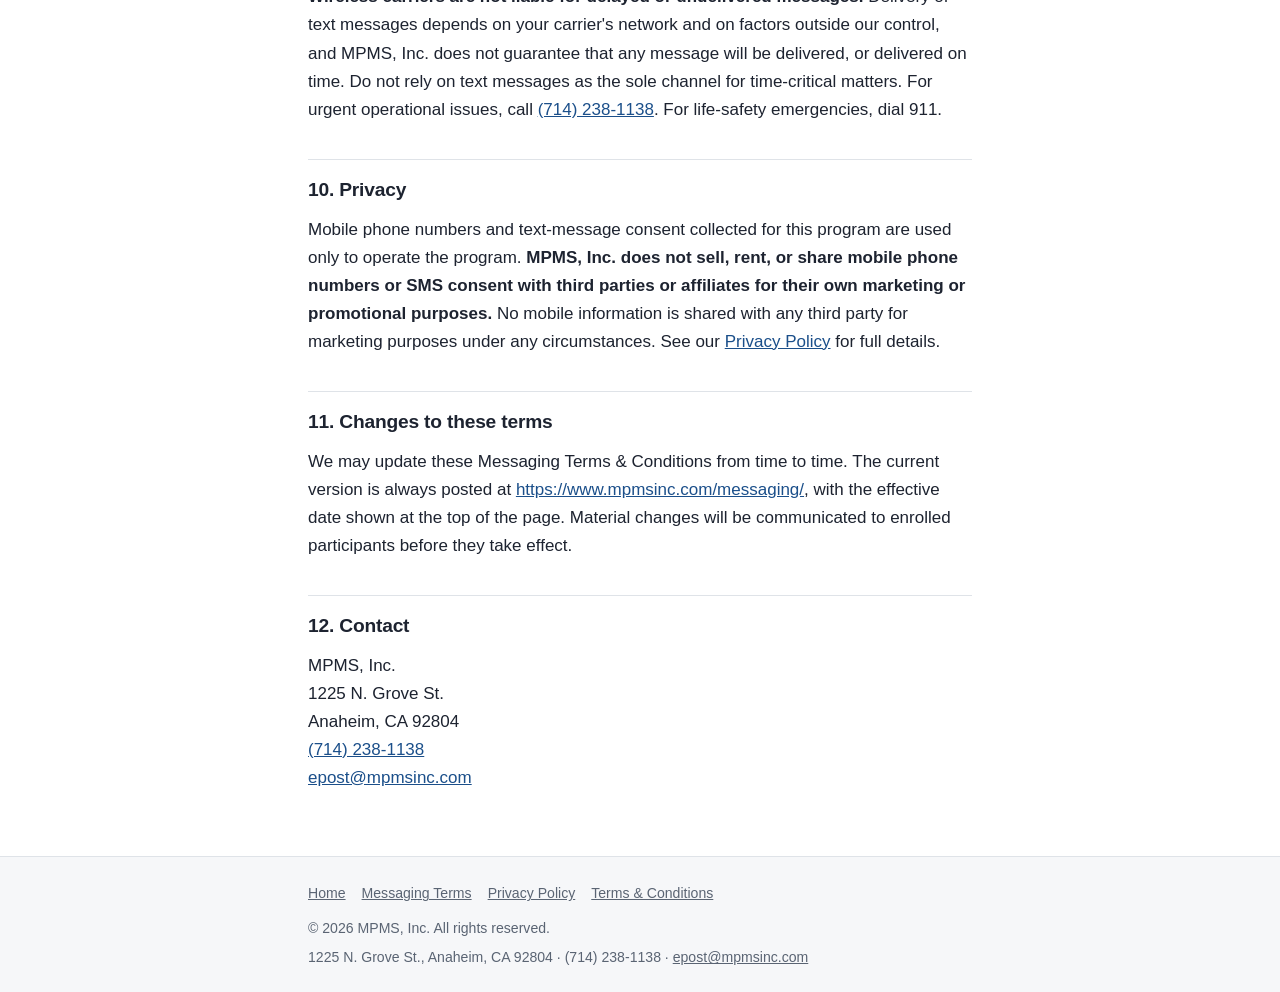
==== commit 151120f6: "messaging: publish the START re-subscribe confirmation TCR's campaign form asks for the opt-in auto-" ====
--- a/messaging/index.html
+++ b/messaging/index.html
@@ -135,8 +135,16 @@
   <a href="tel:+17142381138">(714) 238-1138</a> and asking us to remove your number.</p>
   <p>Opting out stops text messages only. MPMS, Inc. will continue to contact you about work
   orders, purchase orders and scheduling by phone and email. Opting out does not affect your
-  business relationship or your employment with MPMS, Inc. To resume text messages later,
-  reply <span class="kw">START</span> or contact us.</p>
+  business relationship or your employment with MPMS, Inc.</p>
+  <p>To resume text messages later, reply <span class="kw">START</span> (we also honor
+  <span class="kw">YES</span> and <span class="kw">UNSTOP</span>) or contact us. You will
+  receive one confirmation:</p>
+  <div class="sample">MPMS, Inc.: You are now opted in to MPMS Operations Alerts.
+Msg frequency varies. Msg &amp; data rates may apply. Reply HELP for help,
+STOP to opt out.</div>
+  <p>Texting a keyword is the only way to <em>resume</em> messages after opting out. It is not
+  a way to enroll in the first place — initial consent is always the signed form described
+  in section 2.</p>
 
   <h2>7. How to get help</h2>
   <p>Reply <span class="kw">HELP</span> to any message from MPMS, Inc. for assistance. We
